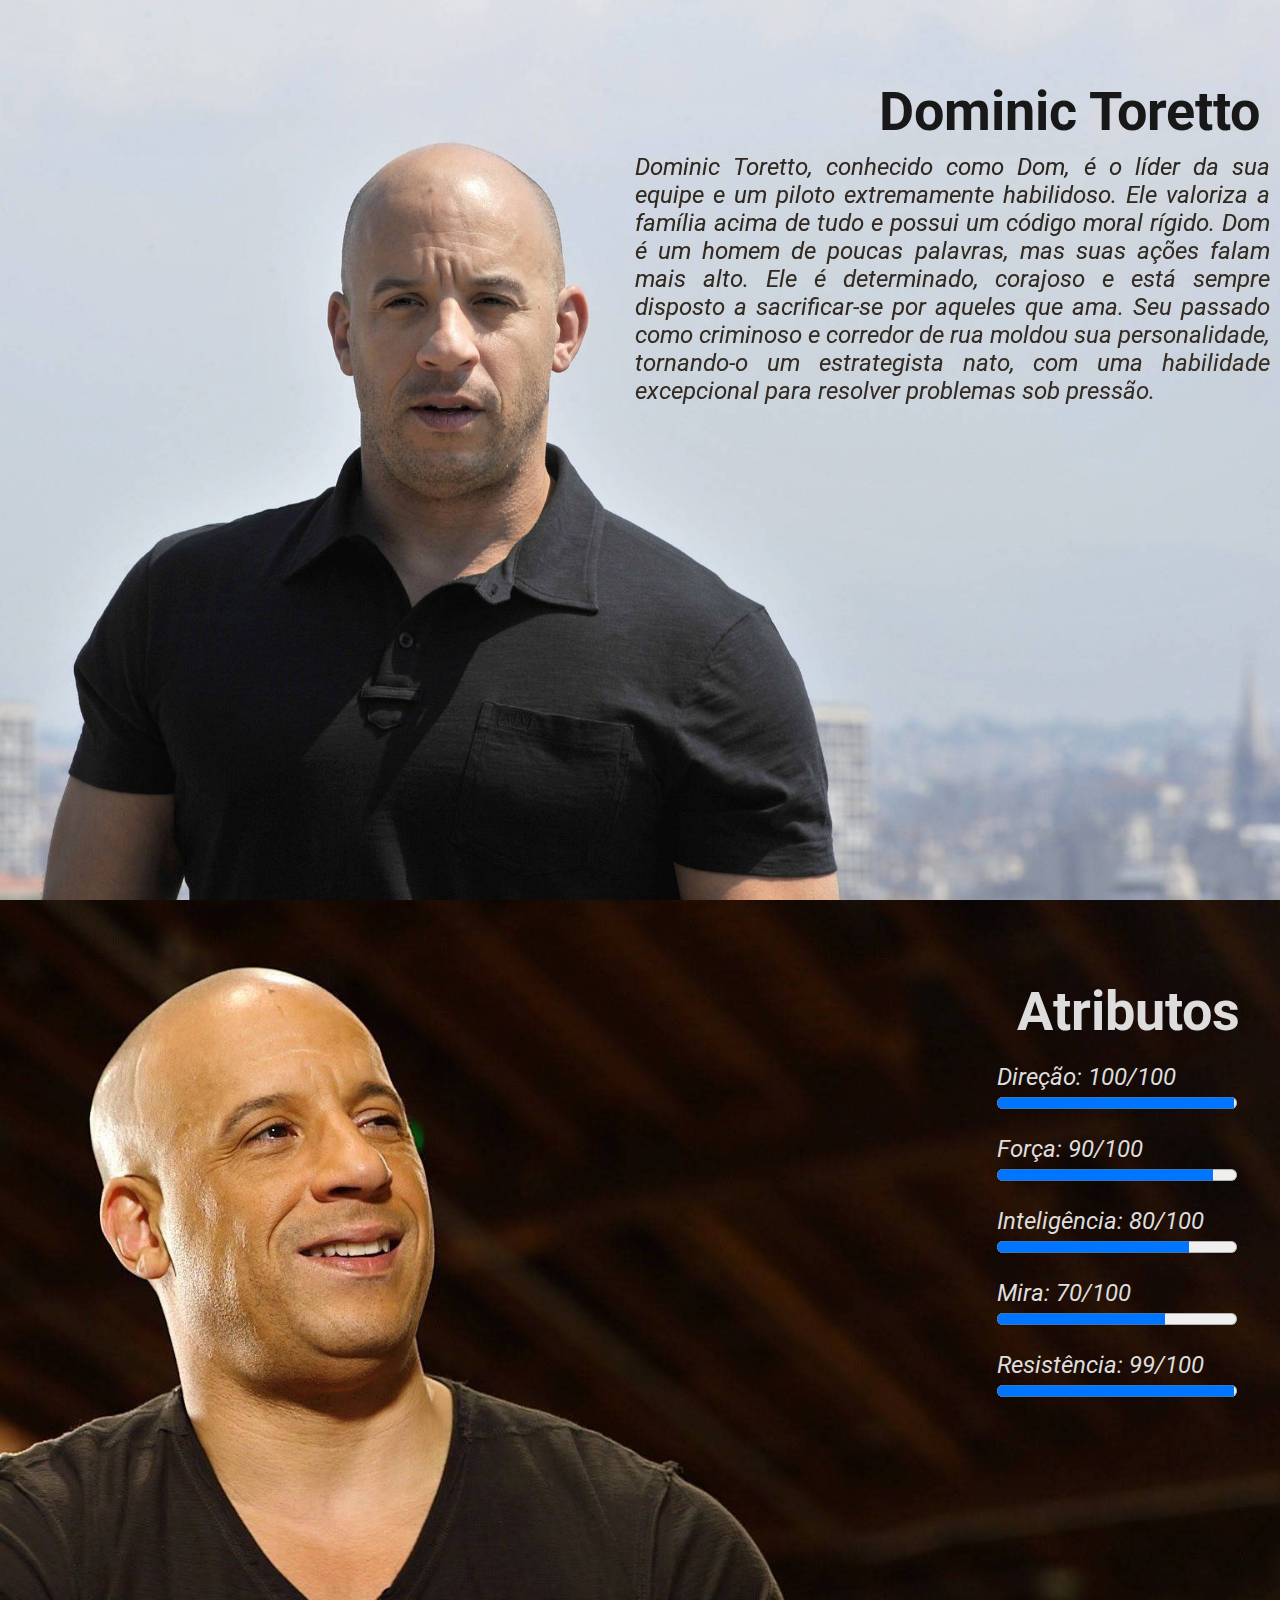
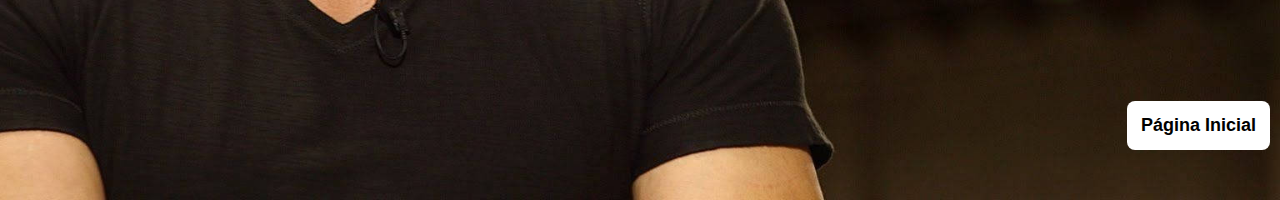
==== pages/Dominic/index.html @ b2231dcd "Conclusão Projeto F&F" ====
<!DOCTYPE html>
<html lang="pt-br">

<head>
    <meta charset="UTF-8">
    <meta name="viewport" content="width=device-width, initial-scale=1.0">
    <meta http-eqiv="X-UA-Compatible" content="IE-edge">
    <link rel="preconnect" href="https://fonts.googleapis.com">
    <link rel="preconnect" href="https://fonts.gstatic.com" crossorigin>
    <link
        href="https://fonts.googleapis.com/css2?family=Roboto:ital,wght@0,100;0,300;0,400;0,500;0,700;0,900;1,100;1,300;1,400;1,500;1,700;1,900&display=swap"
        rel="stylesheet">
    <link rel="stylesheet" href="style.css">
    <title>Dominic</title>
</head>

<body>

    <section id="home" class="main">
        <div>
            <h1>Dominic Toretto </h1>
            <p>Dominic Toretto, conhecido como Dom, é o líder da sua equipe e um piloto extremamente habilidoso.
                Ele valoriza a família acima de tudo e possui um código moral rígido. Dom é um homem de poucas palavras,
                mas suas ações falam mais alto. Ele é determinado, corajoso e está sempre disposto a sacrificar-se por
                aqueles que ama.
                Seu passado como criminoso e corredor de rua moldou sua personalidade,
                tornando-o um estrategista nato, com uma habilidade excepcional para resolver problemas sob pressão.</p>
        </div>
    </section>

    <section class="atributos">
        <div>
            <h1>Atributos</h1>
            <div class="attribute">
                <label for="direction">Direção: 100/100</label>
                <progress id="direction" value="99" max="100"></progress>
            </div>

            <div class="attribute">
                <label for="strength">Força: 90/100</label>
                <progress id="strength" value="90" max="100"></progress>
            </div>
            <div class="attribute">
                <label for="intelligence">Inteligência: 80/100</label>
                <progress id="intelligence" value="80" max="100"></progress>
            </div>

            <div class="attribute">
                <label for="sight">Mira: 70/100</label>
                <progress id="sight" value="70" max="100"></progress>
            </div>
            <div class="attribute">
                <label for="resist">Resistência: 99/100</label>
                <progress id="resist" value="99" max="100"></progress>
            </div>
        </div>
        <a href="../../index.html">
            <button class="call-to-action">
                Página Inicial
            </button>
        </a>
    </section>

</body>

</html>
---- pages/Dominic/style.css ----
* {
    margin: 0;
    padding: 0;
    outline: 0;
    box-sizing: border-box;
}

body {
    font-family: 'Roboto', sans-serif;
}

html {
    scroll-behavior: smooth;
}

.main {
    width: 100%;
    background-color: #000;
    height: calc(100vh);
    background-image: url("DominicCapa.jpg");
    background-size: cover;
    background-position: top center;
    display: flex;
    align-items: flex-start;
    justify-content: flex-end;
    padding-left: 10px;
    margin-left: 0;
}

.main div {
    display: flex;
    flex-direction: column;
    justify-content: flex-start;
    align-items: flex-end;
}

.main div h1 {
    margin-top: 80px;
    color: #181818;
    font-size: 54px;
    margin-left: 20px;
    margin-right: 20px;
    text-align: right;
}

.main div p {
    width: 50%;
    font-size: clamp(16px, 2vw, 24px);
    font-style: italic;
    color: rgb(255, 255, 255);
    mix-blend-mode: difference;
    margin-top: 10px;
    margin-bottom: 35px;
    margin-right: 10px;
    text-align: justify;
    align-items: center;
}

.atributos {
    width: 100%;
    background-color: #000;
    height: calc(100vh);
    background-image: url("Dominic3.jpg");
    background-size: cover;
    background-position: top center;
    display: flex;
    align-items: top;
    justify-content: right;
    padding-right: 20px;
    margin-left: 0;
    position: relative;
}

.atributos h1 {
    margin-top: 80px;
    color: #ddd;
    font-size: 54px;
    margin-left: 20px;
    margin-right: 20px;
    margin-bottom: 20px;
}

.attribute {
    font-size: 24px;
    display: flex;
    flex-direction: column;
    margin: 20px 0;
}

.attribute label {
    font-size: clamp(16px, 2vw, 24px);
    font-style: italic;
    color: #ddd;
}
.call-to-action{
    cursor: pointer;
    background-color: #FFFFFF;
    border: 0;
    padding: 14px;
    border-radius: 8px;
    font-size: 18px;
    font-weight: bold;
    transition: 0.9s;
    position: absolute; 
    bottom: 50px; 
    right: 10px; 

}
.call-to-action:hover{
    transform: scale(1.1);
}
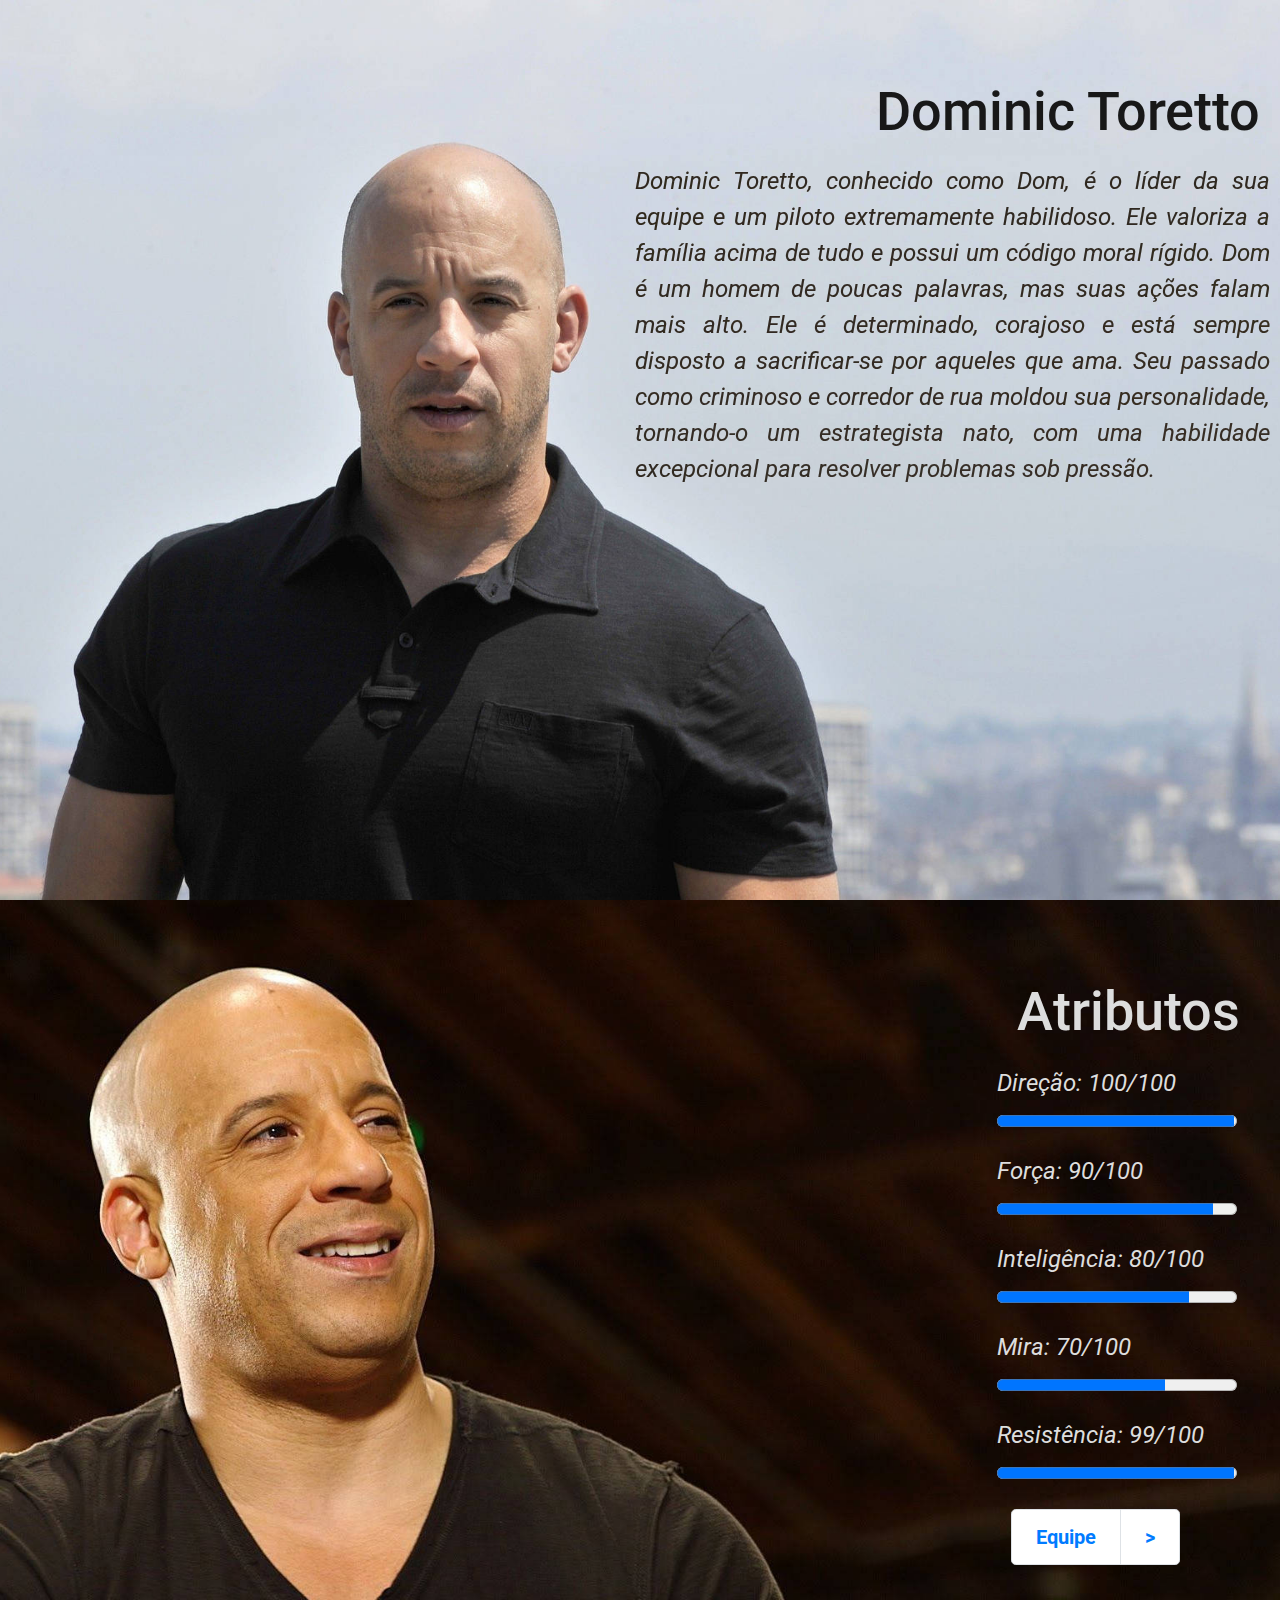
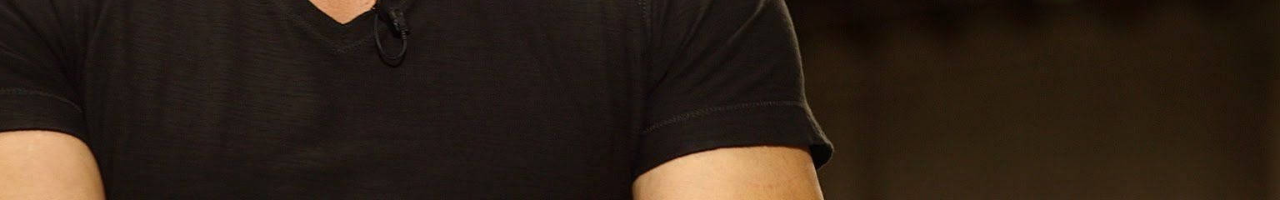
==== commit fe0837cf: "Criando paginação entre personagens" ====
--- a/pages/Dominic/index.html
+++ b/pages/Dominic/index.html
@@ -10,6 +10,7 @@
     <link
         href="https://fonts.googleapis.com/css2?family=Roboto:ital,wght@0,100;0,300;0,400;0,500;0,700;0,900;1,100;1,300;1,400;1,500;1,700;1,900&display=swap"
         rel="stylesheet">
+    <link href="https://stackpath.bootstrapcdn.com/bootstrap/4.5.2/css/bootstrap.min.css" rel="stylesheet">
     <link rel="stylesheet" href="style.css">
     <title>Dominic</title>
 </head>
@@ -53,12 +54,14 @@
                 <label for="resist">Resistência: 99/100</label>
                 <progress id="resist" value="99" max="100"></progress>
             </div>
+            <nav aria-label="Page navigation" class="call-to-action">
+                <ul class="pagination pagination-lg">
+                  <li class="page-item"><a class="page-link" href="../../index.html#equipe">Equipe</a></li>
+                  <li class="page-item"><a class="page-link" href="../Brian/index.html">></a></li>
+                </ul>
+              </nav>
         </div>
-        <a href="../../index.html">
-            <button class="call-to-action">
-                Página Inicial
-            </button>
-        </a>
+       
     </section>
 
 </body>
--- a/pages/Dominic/style.css
+++ b/pages/Dominic/style.css
@@ -94,16 +94,16 @@
 }
 .call-to-action{
     cursor: pointer;
-    background-color: #FFFFFF;
     border: 0;
     padding: 14px;
     border-radius: 8px;
     font-size: 18px;
     font-weight: bold;
     transition: 0.9s;
-    position: absolute; 
-    bottom: 50px; 
-    right: 10px; 
+    position: relative; 
+    bottom:10px; 
+    right: 0; 
+    
 
 }
 .call-to-action:hover{
